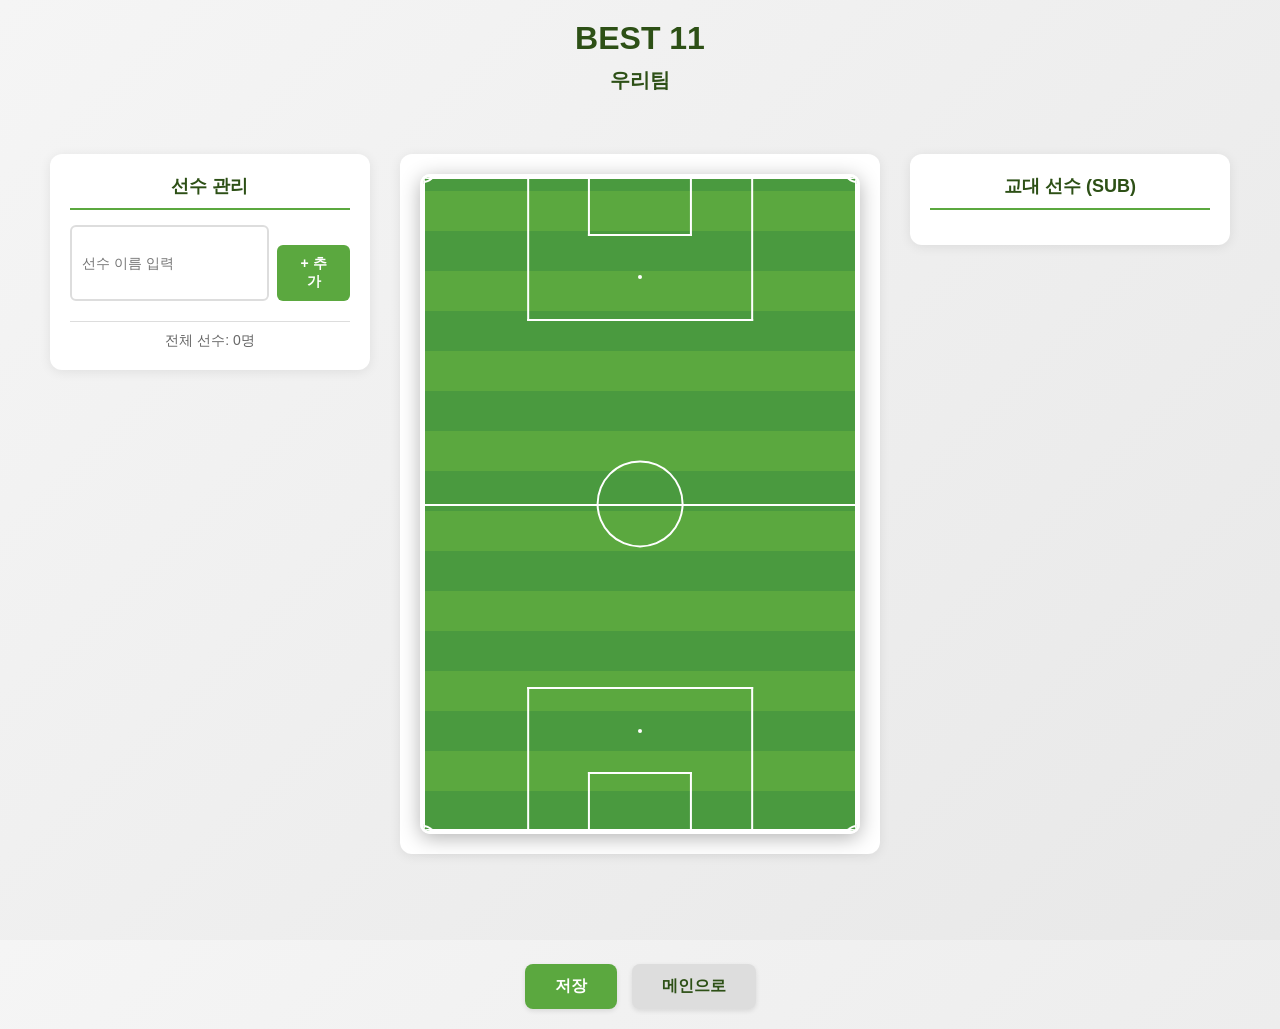
==== field.html @ 01b48fe3 "Add hero image, logo, and UI improvements to main page - Add gm logo to top-left and center of main " ====
<!DOCTYPE html>
<html lang="ko">
<head>
    <meta charset="UTF-8">
    <meta name="viewport" content="width=device-width, initial-scale=1.0">
    <title>축구 팀 배치도</title>
    <link rel="stylesheet" href="style.css">
    <style>
        * {
            margin: 0;
            padding: 0;
            box-sizing: border-box;
        }

        :root {
            --primary-green: #2d5016;
            --field-green: #5ba83f;
            --light-green: #7bc34a;
            --white: #ffffff;
            --gray-light: #f5f5f5;
            --gray-border: #ddd;
            --accent: #ff6b6b;
        }

        body {
            font-family: 'Segoe UI', Tahoma, Geneva, Verdana, sans-serif;
            background: linear-gradient(135deg, #f5f5f5 0%, #e8e8e8 100%);
            min-height: 100vh;
            padding: 20px;
        }

        .container {
            max-width: 1400px;
            margin: 0 auto;
        }

        /* 헤더 */
        .header {
            text-align: center;
            margin-bottom: 30px;
        }

        .header h1 {
            font-size: 32px;
            color: var(--primary-green);
            margin-bottom: 10px;
            font-weight: 700;
        }

        .team-name-display {
            font-size: 20px;
            color: var(--primary-green);
            font-weight: 600;
            margin-top: 10px;
        }

        /* 메인 레이아웃 */
        .field-content {
            display: grid;
            grid-template-columns: 1fr 1.5fr 1fr;
            gap: 30px;
            align-items: start;
            margin-bottom: 30px;
        }

        /* 왼쪽: 선수 목록 */
        .players-list-section {
            background: var(--white);
            border-radius: 12px;
            padding: 20px;
            box-shadow: 0 2px 12px rgba(0, 0, 0, 0.08);
        }

        .players-list-section h3 {
            font-size: 18px;
            color: var(--primary-green);
            margin-bottom: 15px;
            padding-bottom: 10px;
            border-bottom: 2px solid var(--field-green);
        }

        .add-player-section {
            margin-bottom: 20px;
        }

        .add-player-input {
            display: flex;
            gap: 8px;
            margin-bottom: 10px;
        }

        .add-player-input input {
            flex: 1;
            padding: 10px;
            border: 2px solid var(--gray-border);
            border-radius: 6px;
            font-size: 14px;
        }

        .add-player-input input:focus {
            outline: none;
            border-color: var(--field-green);
        }

        .add-player-btn {
            padding: 10px 20px;
            background: var(--field-green);
            color: white;
            border: none;
            border-radius: 6px;
            cursor: pointer;
            font-weight: 600;
            font-size: 14px;
            transition: background 0.3s;
        }

        .add-player-btn:hover {
            background: var(--light-green);
        }

        .total-players {
            font-size: 14px;
            color: #666;
            text-align: center;
            margin-top: 10px;
            padding-top: 10px;
            border-top: 1px solid var(--gray-border);
        }

        /* 중앙: 축구장 */
        .field-section {
            background: var(--white);
            border-radius: 12px;
            padding: 20px;
            box-shadow: 0 2px 12px rgba(0, 0, 0, 0.08);
            display: flex;
            justify-content: center;
        }

        .soccer-field {
            position: relative;
            width: 100%;
            max-width: 500px;
            aspect-ratio: 2/3;
            background:
                repeating-linear-gradient(
                    0deg,
                    #4a9a3f 0px,
                    #4a9a3f 40px,
                    #5ba83f 40px,
                    #5ba83f 80px
                );
            border: 3px solid white;
            overflow: hidden;
            box-shadow: 0 4px 20px rgba(0, 0, 0, 0.3);
        }

        .field-lines {
            position: absolute;
            width: 100%;
            height: 100%;
            pointer-events: none;
        }

        /* 외곽 테두리 */
        .field-lines::before {
            content: '';
            position: absolute;
            top: 0;
            left: 0;
            right: 0;
            bottom: 0;
            border: 2px solid white;
            box-sizing: border-box;
        }

        /* 하프 라인 */
        .field-lines::after {
            content: '';
            position: absolute;
            top: 50%;
            left: 0;
            right: 0;
            height: 2px;
            background: white;
        }

        /* 센터 서클 */
        .center-circle {
            position: absolute;
            top: 50%;
            left: 50%;
            width: 20%;
            height: 13.33%;
            border: 2px solid white;
            border-radius: 50%;
            transform: translate(-50%, -50%);
        }

        /* 센터 점 */
        .center-dot {
            position: absolute;
            top: 50%;
            left: 50%;
            width: 4px;
            height: 4px;
            background: white;
            border-radius: 50%;
            transform: translate(-50%, -50%);
        }

        /* 페널티 박스 (상단) */
        .penalty-box-top {
            position: absolute;
            top: 0;
            left: 50%;
            transform: translateX(-50%);
            width: 52%;
            height: 22%;
            border: 2px solid white;
            border-top: none;
        }

        /* 골 에리어 (상단) */
        .goal-box-top {
            position: absolute;
            top: 0;
            left: 50%;
            transform: translateX(-50%);
            width: 24%;
            height: 9%;
            border: 2px solid white;
            border-top: none;
        }

        

        /* 페널티 점 (상단) */
        .penalty-spot-top {
            position: absolute;
            top: 15%;
            left: 50%;
            width: 4px;
            height: 4px;
            background: white;
            border-radius: 50%;
            transform: translateX(-50%);
        }

        /* 페널티 박스 (하단) */
        .penalty-box-bottom {
            position: absolute;
            bottom: 0;
            left: 50%;
            transform: translateX(-50%);
            width: 52%;
            height: 22%;
            border: 2px solid white;
            border-bottom: none;
        }

        /* 골 에리어 (하단) */
        .goal-box-bottom {
            position: absolute;
            bottom: 0;
            left: 50%;
            transform: translateX(-50%);
            width: 24%;
            height: 9%;
            border: 2px solid white;
            border-bottom: none;
        }

      

        /* 페널티 점 (하단) */
        .penalty-spot-bottom {
            position: absolute;
            bottom: 15%;
            left: 50%;
            width: 4px;
            height: 4px;
            background: white;
            border-radius: 50%;
            transform: translateX(-50%);
        }

        /* 코너 아크 (좌상단) */
        .corner-arc-tl {
            position: absolute;
            top: -3%;
            left: -3%;
            width: 6%;
            aspect-ratio: 1;
            border: 2px solid white;
            border-radius: 50%;
            border-top: none;
            border-left: none;
        }

        /* 코너 아크 (우상단) */
        .corner-arc-tr {
            position: absolute;
            top: -3%;
            right: -3%;
            width: 6%;
            aspect-ratio: 1;
            border: 2px solid white;
            border-radius: 50%;
            border-top: none;
            border-right: none;
        }

        /* 코너 아크 (좌하단) */
        .corner-arc-bl {
            position: absolute;
            bottom: -3%;
            left: -3%;
            width: 6%;
            aspect-ratio: 1;
            border: 2px solid white;
            border-radius: 50%;
            border-bottom: none;
            border-left: none;
        }

        /* 코너 아크 (우하단) */
        .corner-arc-br {
            position: absolute;
            bottom: -3%;
            right: -3%;
            width: 6%;
            aspect-ratio: 1;
            border: 2px solid white;
            border-radius: 50%;
            border-bottom: none;
            border-right: none;
        }

        /* 골대 (상단) */
        .goal-top {
            position: absolute;
            top: -3px;
            left: 50%;
            transform: translateX(-50%);
            width: 15%;
            height: 3px;
            background: white;
            z-index: 5;
        }

        /* 골대 (하단) */
        .goal-bottom {
            position: absolute;
            bottom: -3px;
            left: 50%;
            transform: translateX(-50%);
            width: 15%;
            height: 3px;
            background: white;
            z-index: 5;
        }

        .player-circle {
            position: absolute;
            width: 50px;
            height: 50px;
            border-radius: 50%;
            background: linear-gradient(135deg, #3498db 0%, #2980b9 100%);
            border: 3px solid var(--white);
            display: flex;
            flex-direction: column;
            align-items: center;
            justify-content: center;
            cursor: grab;
            font-weight: bold;
            color: white;
            user-select: none;
            transition: transform 0.2s, box-shadow 0.2s;
            box-shadow: 0 2px 8px rgba(0, 0, 0, 0.2);
            transform: translate(-50%, -50%);
            z-index: 10;
        }

        .player-circle:hover {
            transform: translate(-50%, -50%) scale(1.1);
            box-shadow: 0 4px 12px rgba(0, 0, 0, 0.3);
        }

        .player-circle.dragging {
            opacity: 0.8;
            cursor: grabbing;
            box-shadow: 0 6px 20px rgba(0, 0, 0, 0.4);
        }

        .player-circle .player-number {
            font-size: 16px;
            font-weight: bold;
        }

        .player-circle .player-name {
            font-size: 10px;
            margin-top: 2px;
        }

        /* 오른쪽: 교대 선수 */
        .sub-section {
            background: var(--white);
            border-radius: 12px;
            padding: 20px;
            box-shadow: 0 2px 12px rgba(0, 0, 0, 0.08);
        }

        .sub-section h3 {
            font-size: 18px;
            color: var(--primary-green);
            margin-bottom: 15px;
            padding-bottom: 10px;
            border-bottom: 2px solid var(--field-green);
        }

        .sub-players {
            display: flex;
            flex-direction: column;
            gap: 8px;
            max-height: 500px;
            overflow-y: auto;
        }

        .sub-player-item {
            display: flex;
            align-items: center;
            padding: 12px;
            background: #fff3cd;
            border-radius: 8px;
            border-left: 4px solid #ff9800;
            cursor: grab;
            transition: transform 0.2s;
            user-select: none;
        }

        .sub-player-item:hover {
            transform: translateX(4px);
            background: #ffe0b2;
        }

        .sub-player-item.dragging {
            opacity: 0.5;
        }

        /* 하단: 버튼 */
        .button-section {
            display: flex;
            gap: 15px;
            justify-content: center;
            margin-top: 30px;
        }

        .btn {
            padding: 12px 30px;
            font-size: 16px;
            font-weight: 600;
            border: none;
            border-radius: 8px;
            cursor: pointer;
            transition: all 0.3s;
        }

        .save-btn {
            background: var(--field-green);
            color: white;
        }

        .save-btn:hover {
            background: var(--light-green);
            box-shadow: 0 4px 12px rgba(123, 195, 74, 0.3);
        }

        .reset-btn {
            background: var(--gray-border);
            color: var(--primary-green);
        }

        .reset-btn:hover {
            background: #ccc;
        }

        .success-message {
            display: none;
            position: fixed;
            top: 20px;
            right: 20px;
            background: var(--field-green);
            color: white;
            padding: 15px 25px;
            border-radius: 8px;
            box-shadow: 0 4px 12px rgba(0, 0, 0, 0.15);
            animation: slideIn 0.3s ease-out;
            z-index: 1000;
        }

        @keyframes slideIn {
            from {
                transform: translateX(400px);
                opacity: 0;
            }
            to {
                transform: translateX(0);
                opacity: 1;
            }
        }

        /* 반응형 */
        @media (max-width: 1024px) {
            .field-content {
                grid-template-columns: 1fr;
            }
        }
    </style>
</head>
<body>
    <div class="container">
        <!-- 헤더 -->
        <div class="header">
            <h1>BEST 11</h1>
            <div class="team-name-display" id="teamNameDisplay">우리팀</div>
        </div>

        <!-- 메인 레이아웃 -->
        <div class="field-content">
            <!-- 왼쪽: 선수 관리 -->
            <div class="players-list-section">
                <h3>선수 관리</h3>
                <div class="add-player-section">
                    <div class="add-player-input">
                        <input type="text" id="newPlayerName" placeholder="선수 이름 입력">
                        <button class="add-player-btn" onclick="addNewPlayer()">+ 추가</button>
                    </div>
                </div>
                <div class="total-players" id="totalPlayers">전체 선수: 0명</div>
            </div>

            <!-- 중앙: 축구장 -->
            <div class="field-section">
                <div class="soccer-field" id="soccerField">
                    <div class="field-lines">
                        <!-- 센터 서클 -->
                        <div class="center-circle"></div>

                        <!-- 상단 페널티 구역 -->
                        <div class="penalty-box-top"></div>
                        <div class="goal-box-top"></div>
                        <div class="penalty-arc-top"></div>
                        <div class="penalty-spot-top"></div>
                        <div class="goal-top"></div>

                        <!-- 하단 페널티 구역 -->
                        <div class="penalty-box-bottom"></div>
                        <div class="goal-box-bottom"></div>
                        <div class="penalty-arc-bottom"></div>
                        <div class="penalty-spot-bottom"></div>
                        <div class="goal-bottom"></div>

                        <!-- 코너 아크 -->
                        <div class="corner-arc-tl"></div>
                        <div class="corner-arc-tr"></div>
                        <div class="corner-arc-bl"></div>
                        <div class="corner-arc-br"></div>
                    </div>
                    <!-- 선수 원형이 여기에 표시됩니다 -->
                </div>
            </div>

            <!-- 오른쪽: 교대 선수 -->
            <div class="sub-section">
                <h3>교대 선수 (SUB)</h3>
                <div class="sub-players" id="subPlayers">
                    <!-- 교대 선수들이 여기에 표시됩니다 -->
                </div>
            </div>
        </div>

        <!-- 하단: 버튼 -->
        <div class="button-section">
            <button class="btn save-btn" onclick="saveTeamSetup()">저장</button>
            <button class="btn reset-btn" onclick="window.location.href='index.html'">메인으로</button>
        </div>
    </div>

    <div class="success-message" id="successMessage">저장되었습니다! ✓</div>

    <script src="field.js"></script>
</body>
</html>
---- style.css ----
* {
    margin: 0;
    padding: 0;
    box-sizing: border-box;
}

body {
    font-family: Arial, sans-serif;
    background-color: #f0f0f0;
    color: #333;
}

.container {
    width: 100%;
    height: 100vh;
    display: flex;
    flex-direction: column;
}

/* 상단 메뉴 */
.top-menu {
    display: flex;
    justify-content: flex-end;
    align-items: center;
    gap: 10px;
    padding: 0 40px;
    height: 120px;
    background-color: #f0f0f0;
    border-bottom: 1px solid #ddd;
}

.top-menu a {
    text-decoration: none;
    color: #333;
    font-size: 13px;
    font-weight: 500;
    letter-spacing: 1.5px;
    text-transform: uppercase;
    cursor: pointer;
    padding: 8px 16px;
    border-radius: 3px;
    transition: all 0.25s;
}

.top-menu a:hover {
    color: #fff;
    background: rgba(255, 255, 255, 0.1);
    transform: translateY(-2px);
    box-shadow: none;
}

/* 메인 콘텐츠 */
.main-content {
    flex: 1;
    display: flex;
    flex-direction: column;
    justify-content: space-around;
    align-items: center;
    padding: 60px 40px;
    text-align: center;
}

/* 섹션 */
.section {
    margin: 30px 0;
}

.section h2 {
    font-size: 28px;
    font-weight: normal;
    color: #333;
}

/* 버튼 섹션 */
.buttons-section {
    display: flex;
    gap: 60px;
    justify-content: center;
    margin-top: 40px;
}

.btn {
    padding: 15px 60px;
    font-size: 20px;
    border: none;
    background-color: #fff;
    color: #333;
    cursor: pointer;
    border-radius: 5px;
    box-shadow: 0 2px 5px rgba(0, 0, 0, 0.1);
    transition: all 0.3s;
}

.btn:hover {
    box-shadow: 0 4px 10px rgba(0, 0, 0, 0.15);
    transform: translateY(-2px);
}

/* 팀 이름 입력 섹션 */
.input-section {
    display: flex;
    flex-direction: column;
    align-items: center;
    gap: 30px;
    margin-top: 60px;
}

.input-section p {
    font-size: 18px;
    color: #333;
}

.team-input {
    width: 100%;
    max-width: 400px;
    padding: 15px;
    font-size: 16px;
    border: 2px solid #ddd;
    border-radius: 5px;
    transition: border-color 0.3s;
}

.team-input:focus {
    outline: none;
    border-color: #333;
}

.next-btn {
    padding: 12px 40px;
    font-size: 16px;
    background-color: #333;
    color: white;
    border: none;
    border-radius: 5px;
    cursor: pointer;
    transition: background-color 0.3s;
}

.next-btn:hover {
    background-color: #555;
}

/* 선수 입력 섹션 */
.players-input-section {
    max-width: 700px;
    margin: 40px auto;
    padding: 30px;
    background-color: #f9f9f9;
    border-radius: 5px;
}

.player-input-field {
    display: flex;
    align-items: center;
    margin-bottom: 15px;
    gap: 10px;
}

.player-number {
    min-width: 40px;
    font-weight: bold;
    color: #333;
}

.player-input-field input {
    flex: 1;
    padding: 12px;
    border: 2px solid #ddd;
    border-radius: 3px;
    font-size: 14px;
    transition: border-color 0.3s;
}

.player-input-field input:focus {
    outline: none;
    border-color: #7cb342;
}

.add-player-btn {
    width: 100%;
    padding: 20px;
    margin-top: 20px;
    font-size: 24px;
    background-color: #fff;
    border: 2px solid #7cb342;
    border-radius: 3px;
    cursor: pointer;
    color: #7cb342;
    transition: all 0.3s;
}

.add-player-btn:hover {
    background-color: #7cb342;
    color: white;
}

/* 완료 버튼 */
.button-section {
    display: flex;
    justify-content: center;
    margin-top: 30px;
}

.complete-btn {
    padding: 15px 60px;
    font-size: 16px;
    background-color: #333;
    color: white;
    border: none;
    border-radius: 5px;
    cursor: pointer;
    transition: background-color 0.3s;
}

.complete-btn:hover {
    background-color: #555;
}

/* ===== 축구장 페이지 스타일 ===== */
.field-container {
    height: auto;
    flex-direction: column;
}

.field-content {
    display: flex;
    gap: 20px;
    padding: 30px;
    max-width: 1400px;
    margin: 0 auto;
    flex: 1;
}

/* 왼쪽: 선수 목록 */
.players-list-section {
    flex: 0 0 200px;
    background-color: #f5f5f5;
    padding: 20px;
    border-radius: 8px;
    max-height: 600px;
    overflow-y: auto;
}

.players-list-section h3 {
    font-size: 18px;
    margin-bottom: 20px;
    text-align: center;
    color: #333;
    border-bottom: 2px solid #ddd;
    padding-bottom: 10px;
}

.players-list {
    display: flex;
    flex-direction: column;
    gap: 10px;
}

.player-item {
    background-color: white;
    padding: 12px;
    border-radius: 5px;
    cursor: grab;
    border: 2px solid #3498db;
    text-align: center;
    font-size: 14px;
    font-weight: bold;
    user-select: none;
    transition: all 0.3s;
}

.player-item:hover {
    background-color: #e3f2fd;
    transform: scale(1.05);
}

.player-item:active {
    cursor: grabbing;
}

/* 중앙: 축구장 */
.field-section {
    flex: 1;
    display: flex;
    justify-content: center;
    align-items: center;
}

.soccer-field {
    width: 100%;
    max-width: 500px;
    aspect-ratio: 2 / 3;
    background: linear-gradient(90deg, #2d5016 0%, #3d7020 50%, #2d5016 100%);
    border: 3px solid white;
    position: relative;
    border-radius: 10px;
    box-shadow: 0 4px 15px rgba(0, 0, 0, 0.2);
}


/* 필드의 골라인 */
.soccer-field .goal-area {
    position: absolute;
    left: 50%;
    transform: translateX(-50%);
    width: 60%;
    height: 30%;
    border: 2px solid white;
    border-top: none;
}

.soccer-field .goal-area-top {
    top: 0;
    border-bottom: 2px solid white;
}

.soccer-field .goal-area-bottom {
    bottom: 0;
    border-top: 2px solid white;
}

/* 선수 원형 배치 */
.player-circle {
    position: absolute;
    width: 45px;
    height: 45px;
    border-radius: 50%;
    background-color: #3498db;
    border: 2px solid white;
    display: flex;
    flex-direction: column;
    justify-content: center;
    align-items: center;
    cursor: grab;
    user-select: none;
    font-size: 12px;
    color: white;
    font-weight: bold;
    text-align: center;
    padding: 5px;
    box-sizing: border-box;
    transition: all 0.2s;
    z-index: 10;
}

.player-circle:hover {
    transform: scale(1.1);
    box-shadow: 0 0 10px rgba(52, 152, 219, 0.8);
}

.player-circle:active {
    cursor: grabbing;
}

.player-circle.dragging {
    opacity: 0.7;
    z-index: 100;
}

.player-circle .player-number {
    font-size: 16px;
}

.player-circle .player-name {
    font-size: 10px;
    opacity: 0.9;
}

/* 오른쪽: SUB 선수 */
.sub-section {
    flex: 0 0 200px;
    background-color: #fff3cd;
    padding: 20px;
    border-radius: 8px;
    max-height: 600px;
    overflow-y: auto;
}

.sub-section h3 {
    font-size: 18px;
    margin-bottom: 20px;
    text-align: center;
    color: #333;
    border-bottom: 2px solid #ddd;
    padding-bottom: 10px;
}

.sub-players {
    display: flex;
    flex-direction: column;
    gap: 10px;
}

.sub-player-item {
    background-color: white;
    padding: 12px;
    border-radius: 5px;
    cursor: grab;
    border: 2px solid #ff9800;
    text-align: center;
    font-size: 14px;
    font-weight: bold;
    user-select: none;
    transition: all 0.3s;
}

.sub-player-item:hover {
    background-color: #ffe0b2;
    transform: scale(1.05);
}

.sub-player-item:active {
    cursor: grabbing;
}

/* 저장 버튼 */
.button-section {
    display: flex;
    justify-content: center;
    padding: 20px;
}

.save-btn {
    padding: 15px 60px;
    font-size: 16px;
    background-color: #27ae60;
    color: white;
    border: none;
    border-radius: 5px;
    cursor: pointer;
    transition: background-color 0.3s;
}

.save-btn:hover {
    background-color: #229954;
}

/* 반응형 */
@media (max-width: 1024px) {
    .field-content {
        flex-direction: column;
        gap: 20px;
    }

    .players-list-section,
    .sub-section {
        flex: none;
    }
}
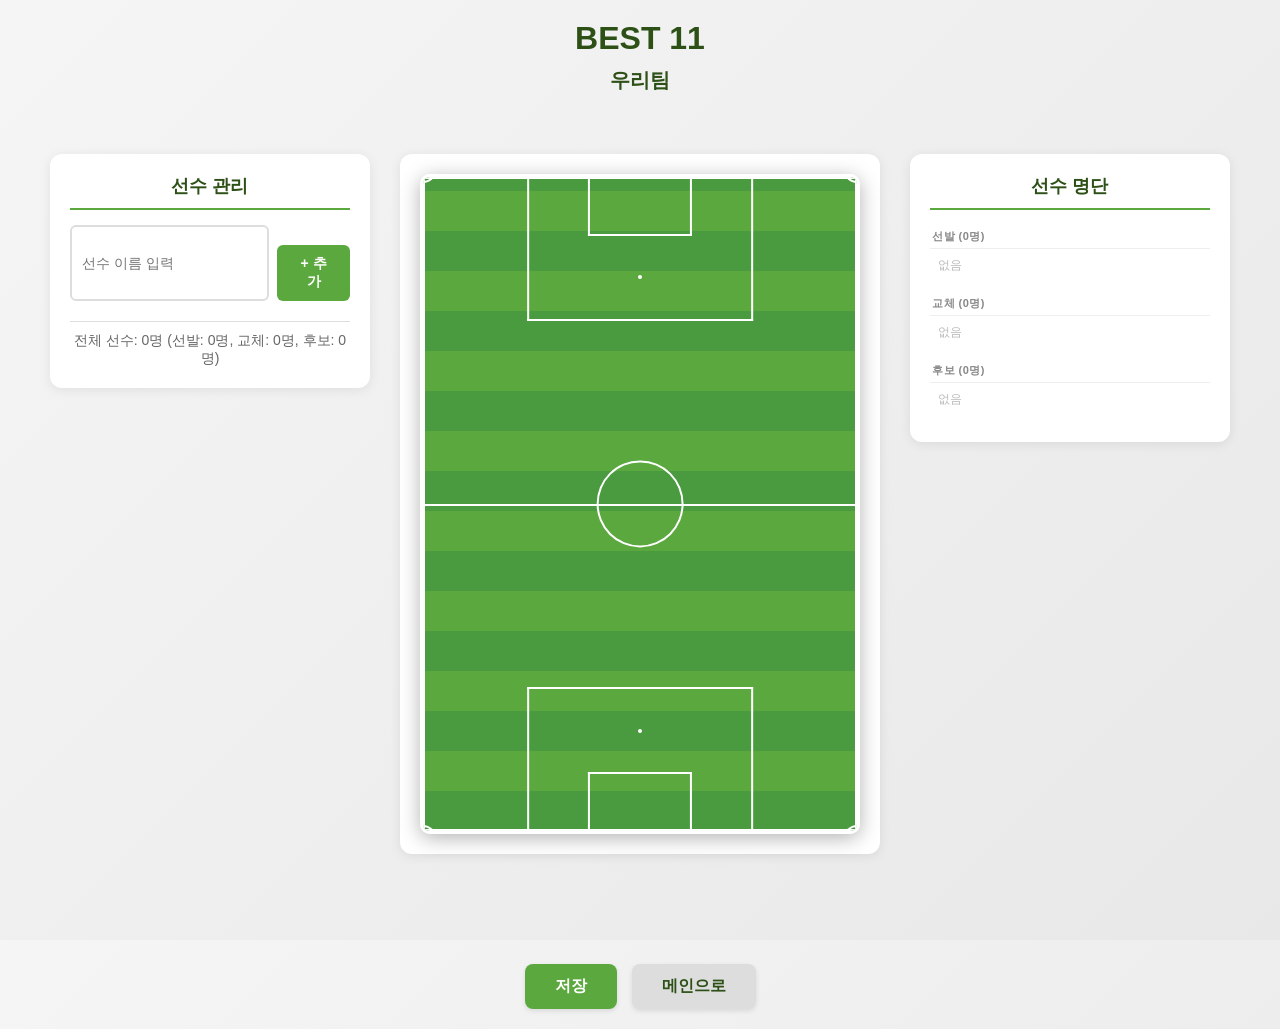
==== commit 3499728f: "UI 전체 개편: 버튼 스타일 통일, 네비 간소화, 풋살 잠금/다시돌리기, 기록실 개선 Co-Authored-By: Claude Sonnet 4.6 <noreply@anthropi" ====
--- a/field.html
+++ b/field.html
@@ -403,7 +403,7 @@
             margin-top: 2px;
         }
 
-        /* 오른쪽: 교대 선수 */
+        /* 오른쪽: 선수 명단 */
         .sub-section {
             background: var(--white);
             border-radius: 12px;
@@ -422,30 +422,97 @@
         .sub-players {
             display: flex;
             flex-direction: column;
-            gap: 8px;
+            gap: 4px;
             max-height: 500px;
             overflow-y: auto;
         }
 
-        .sub-player-item {
+        /* 로스터 그룹 */
+        .roster-group {
+            margin-bottom: 10px;
+        }
+
+        .roster-group-header {
+            font-size: 11px;
+            font-weight: 700;
+            padding: 4px 2px;
+            margin-bottom: 4px;
+            letter-spacing: 0.5px;
+            color: #888;
+            border-bottom: 1px solid #eee;
+        }
+
+        .roster-player-item {
             display: flex;
             align-items: center;
-            padding: 12px;
-            background: #fff3cd;
-            border-radius: 8px;
-            border-left: 4px solid #ff9800;
+            padding: 7px 8px;
+            background: #fafafa;
+            border-radius: 6px;
+            margin-bottom: 3px;
+            gap: 7px;
+            border: 1px solid #eee;
             cursor: grab;
-            transition: transform 0.2s;
-            user-select: none;
-        }
-
-        .sub-player-item:hover {
-            transform: translateX(4px);
-            background: #ffe0b2;
-        }
-
-        .sub-player-item.dragging {
+        }
+
+        .roster-player-item:hover {
+            background: #f5f5f5;
+        }
+
+        .roster-player-item.dragging {
             opacity: 0.5;
+        }
+
+        .roster-role-badge {
+            font-size: 10px;
+            font-weight: 700;
+            padding: 2px 5px;
+            border-radius: 3px;
+            min-width: 28px;
+            text-align: center;
+            flex-shrink: 0;
+        }
+
+        .role-starter {
+            background: linear-gradient(135deg, #66bb6a, #2e7d32);
+            color: white;
+        }
+
+        .role-sub {
+            background: linear-gradient(135deg, #42a5f5, #1565c0);
+            color: white;
+        }
+
+        .role-reserve {
+            background: #9e9e9e;
+            color: white;
+        }
+
+        .roster-player-name {
+            flex: 1;
+            font-size: 13px;
+            color: #333;
+        }
+
+        .roster-delete-btn {
+            background: none;
+            border: none;
+            color: #ccc;
+            cursor: pointer;
+            padding: 2px;
+            line-height: 0;
+            flex-shrink: 0;
+            display: flex;
+            align-items: center;
+        }
+
+        .roster-delete-btn:hover {
+            color: #ff6b6b;
+        }
+
+        .roster-empty {
+            font-size: 12px;
+            color: #bbb;
+            padding: 4px 8px;
         }
 
         /* 하단: 버튼 */
@@ -571,11 +638,11 @@
                 </div>
             </div>
 
-            <!-- 오른쪽: 교대 선수 -->
+            <!-- 오른쪽: 선수 명단 -->
             <div class="sub-section">
-                <h3>교대 선수 (SUB)</h3>
+                <h3>선수 명단</h3>
                 <div class="sub-players" id="subPlayers">
-                    <!-- 교대 선수들이 여기에 표시됩니다 -->
+                    <!-- 선수 명단이 여기에 표시됩니다 -->
                 </div>
             </div>
         </div>
--- a/style.css
+++ b/style.css
@@ -43,10 +43,7 @@
 }
 
 .top-menu a:hover {
-    color: #fff;
-    background: rgba(255, 255, 255, 0.1);
     transform: translateY(-2px);
-    box-shadow: none;
 }
 
 /* 메인 콘텐츠 */
